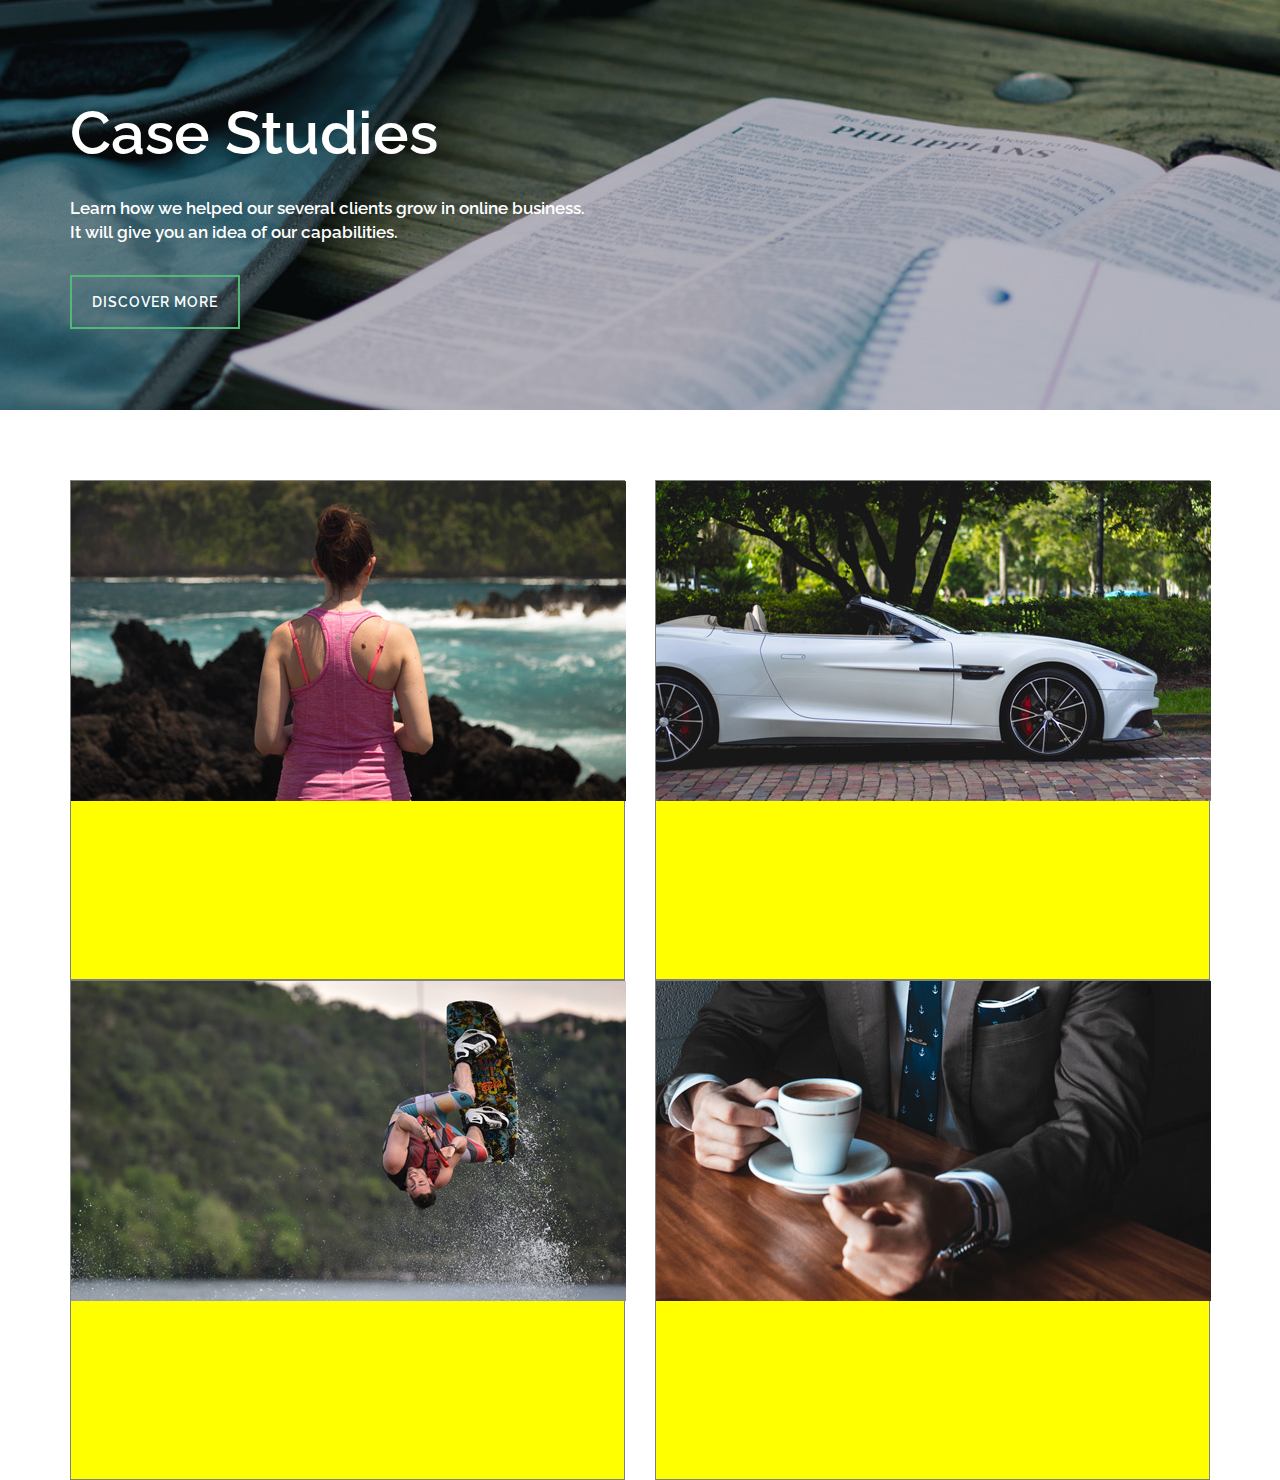
==== GUNAY/index.html @ 3da9cc1e "Add files via upload" ====
<!DOCTYPE html>
<html>
<head>
	<title>final</title>
	<link rel="stylesheet" href="https://maxcdn.bootstrapcdn.com/bootstrap/3.3.7/css/bootstrap.min.css">
    <link rel="stylesheet" href="https://maxcdn.bootstrapcdn.com/font-awesome/4.7.0/css/font-awesome.min.css">
    <link href="https://fonts.googleapis.com/css?family=Raleway" rel="stylesheet">
    <link rel="stylesheet" href="css/bootstrap.css">
    <link href="https://fonts.googleapis.com/css?family=Roboto" rel="stylesheet">
    <link rel="stylesheet" type="text/css" href="scss/style.css">
</head>
<body>
<!-- ==========Search SEction======================================================================================= -->
<section id="search"></section>
<!-- ========Header Section========================================================================================================= -->
<section id="header"></section>
<!-- ======Home Section============================================================================================================ -->
<section id="home">
	<div class="container-fluid">
		<div class="row">
			<div class="col-md-12 myImg">
				<div class="container">
					<div class="banner">
					<h1>Case Studies</h1>
					<p>Learn how we helped our several clients grow in online business. <br>
					It will give you an idea of our capabilities.</p>
					<a href="" class="btn btn-nofill">discover more</a>
					</div>
				</div>
			</div>
		</div>
	</div>
</section>
<!-- =======Result Section==================================================================================================== -->
<section id="result">
	<div class="container">
		<div class="row">
			<div class="col-md-6 ">
				<div class="yas">
					<img src="image/seo-case-studies-one.jpg" alt="">
				</div>
			</div>
			<div class="col-md-6 ">
				<div class="yas">
					<img src="image/seo-case-studies-two.jpg" alt="">
				</div>
			</div>
			<div class="col-md-6 ">
				<div class="yas">
					<img src="image/pay-per-click-case-studies.jpg" alt="">
				</div>
			</div>
			<div class="col-md-6 ">
				<div class="yas">
					<img src="image/pay-per-click-case-studies-two.jpg" alt="">
				</div>
			</div>
		</div>
	</div>
</section>
<!-- ======Contact Section=================================================================================================== -->
<section id="contact"></section>
<!-- =====Footer Section==================================================================================================== -->
<section id="footer"></section>
<!-- ===========end================================================================================================ -->
<script
  src="http://code.jquery.com/jquery-3.2.1.js"
  integrity="sha256-DZAnKJ/6XZ9si04Hgrsxu/8s717jcIzLy3oi35EouyE="
  crossorigin="anonymous"></script>
<script src="js/script.js"></script>
</body>
</html>
---- GUNAY/scss/style.css ----
body {
  font-size: 15px;
  font-family: 'Raleway', sans-serif;
  margin: 0 auto;
}

#home * {
  transition: all 0.2s ease;
}
#home .myImg {
  height: 410px;
  width: 100%;
  margin: 0 0 70px;
  background-image: url(../image/case-studies-banner.jpg);
  background-size: cover;
  background-repeat: no-repeat;
  background-attachment: fixed;
  background-position: center center;
}
#home .banner {
  color: white;
  padding: 80px 0 90px;
}
#home .banner h1 {
  font-size: 60px;
  font-weight: 600;
}
#home .banner p {
  margin: 30px 0;
  font-size: 17px;
  font-weight: 600;
}
#home .btn-nofill {
  background: transparent;
  color: white;
  cursor: pointer;
  text-align: center;
  text-transform: uppercase;
  border: 2px solid #53b778;
  border-radius: 0;
  font-weight: 600;
  letter-spacing: 1px;
  padding: 15px 20px;
}
#home .btn-nofill:hover {
  background: #53b778;
}

#result .yas {
  background: yellow;
  height: 500px;
  width: 555px;
  border: 1px solid gray;
}
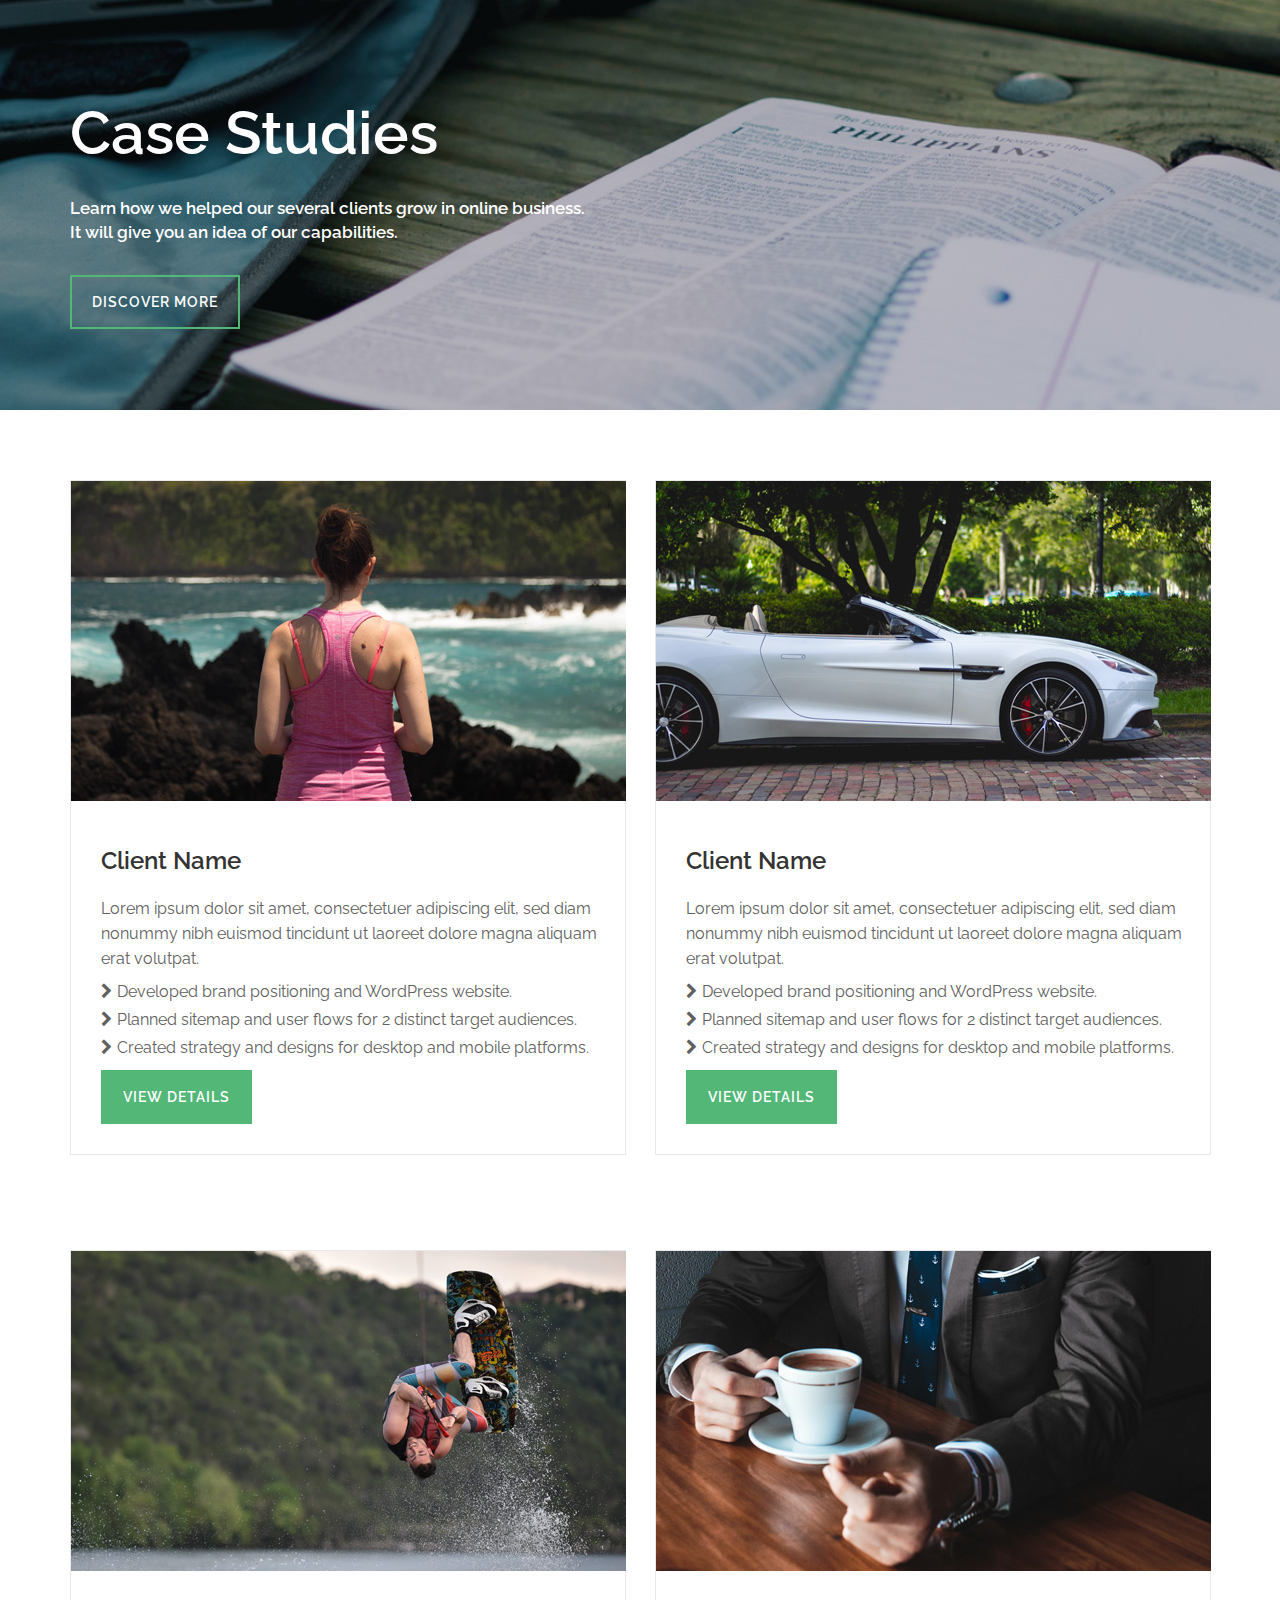
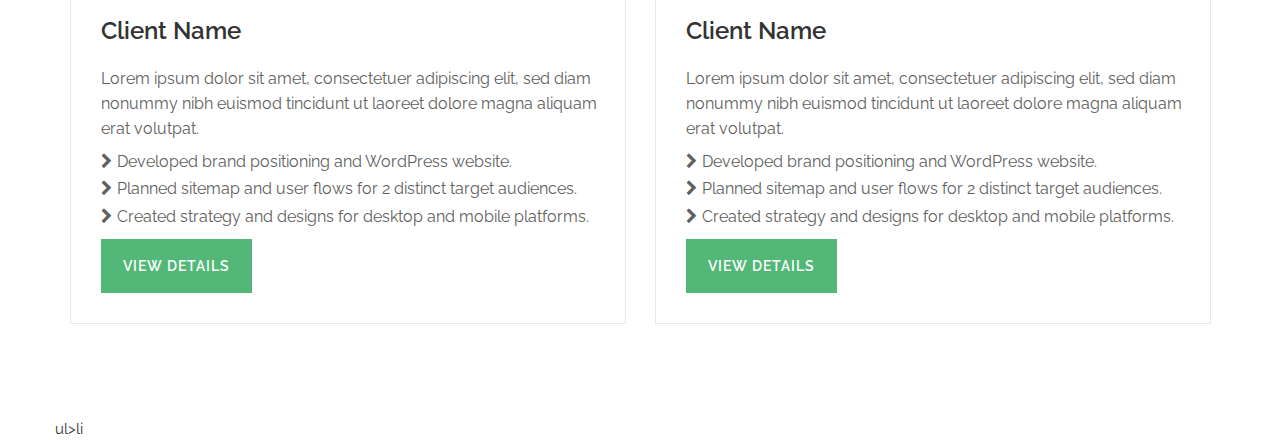
==== commit 0095e98f: "case studio" ====
--- a/GUNAY/index.html
+++ b/GUNAY/index.html
@@ -38,23 +38,66 @@
 			<div class="col-md-6 ">
 				<div class="yas">
 					<img src="image/seo-case-studies-one.jpg" alt="">
+					<div class="box-text">
+						<h1>Client Name</h1>
+					<p>Lorem ipsum dolor sit amet, consectetuer adipiscing elit, sed diam nonummy nibh euismod tincidunt ut laoreet dolore magna aliquam erat volutpat.</p>
+					<ul>
+						<li><i class="fa fa-chevron-right" aria-hidden="true"></i>Developed brand positioning and WordPress website.</li>
+						<li><i class="fa fa-chevron-right" aria-hidden="true"></i>Planned sitemap and user flows for 2 distinct target audiences.</li>
+						<li><i class="fa fa-chevron-right" aria-hidden="true"></i>Created strategy and designs for desktop and mobile platforms.</li>
+					</ul>
+					<a href="" class="btn btn-view">view details</a>
+					</div>
 				</div>
 			</div>
 			<div class="col-md-6 ">
 				<div class="yas">
 					<img src="image/seo-case-studies-two.jpg" alt="">
+					<div class="box-text">
+						<h1>Client Name</h1>
+					<p>Lorem ipsum dolor sit amet, consectetuer adipiscing elit, sed diam nonummy nibh euismod tincidunt ut laoreet dolore magna aliquam erat volutpat.</p>
+					<ul>
+						<li><i class="fa fa-chevron-right" aria-hidden="true"></i>Developed brand positioning and WordPress website.</li>
+						<li><i class="fa fa-chevron-right" aria-hidden="true"></i>Planned sitemap and user flows for 2 distinct target audiences.</li>
+						<li><i class="fa fa-chevron-right" aria-hidden="true"></i>Created strategy and designs for desktop and mobile platforms.</li>
+					</ul>
+					<a href="" class="btn btn-view">view details</a>
+					</div>
 				</div>
 			</div>
 			<div class="col-md-6 ">
 				<div class="yas">
 					<img src="image/pay-per-click-case-studies.jpg" alt="">
+					<div class="box-text">
+						<h1>Client Name</h1>
+					<p>Lorem ipsum dolor sit amet, consectetuer adipiscing elit, sed diam nonummy nibh euismod tincidunt ut laoreet dolore magna aliquam erat volutpat.</p>
+					<ul>
+						<li><i class="fa fa-chevron-right" aria-hidden="true"></i>Developed brand positioning and WordPress website.</li>
+						<li><i class="fa fa-chevron-right" aria-hidden="true"></i>Planned sitemap and user flows for 2 distinct target audiences.</li>
+						<li><i class="fa fa-chevron-right" aria-hidden="true"></i>Created strategy and designs for desktop and mobile platforms.</li>
+					</ul>
+					<a href="" class="btn btn-view">view details</a>
+					</div>
 				</div>
 			</div>
 			<div class="col-md-6 ">
 				<div class="yas">
 					<img src="image/pay-per-click-case-studies-two.jpg" alt="">
+					<div class="box-text">
+						<h1>Client Name</h1>
+					<p>Lorem ipsum dolor sit amet, consectetuer adipiscing elit, sed diam nonummy nibh euismod tincidunt ut laoreet dolore magna aliquam erat volutpat.</p>
+					<ul>
+						<li><i class="fa fa-chevron-right" aria-hidden="true"></i>Developed brand positioning and WordPress website.</li>
+						<li><i class="fa fa-chevron-right" aria-hidden="true"></i>Planned sitemap and user flows for 2 distinct target audiences.</li>
+						<li><i class="fa fa-chevron-right" aria-hidden="true"></i>Created strategy and designs for desktop and mobile platforms.</li>
+					</ul>
+					<a href="" class="btn btn-view">view details</a>
+					</div>
 				</div>
 			</div>
+			<nav>
+				ul>li
+			</nav>
 		</div>
 	</div>
 </section>
--- a/GUNAY/scss/style.css
+++ b/GUNAY/scss/style.css
@@ -46,9 +46,64 @@
   background: #53b778;
 }
 
+#result * {
+  transition: all 0.2s ease;
+}
 #result .yas {
-  background: yellow;
-  height: 500px;
-  width: 555px;
-  border: 1px solid gray;
+  width: 556px;
+  border: 1px solid #e9e9e9;
+  margin-bottom: 95px;
 }
+#result .box-text {
+  margin-left: 30px;
+}
+#result .box-text p {
+  font-size: 16px;
+  padding-top: 10px;
+  line-height: 25px;
+}
+#result .box-text > ul {
+  list-style-type: none;
+  color: #606060;
+  padding-left: 0;
+}
+#result .box-text ul li {
+  margin-bottom: 5px;
+  font-size: 16px;
+}
+#result .box-text ul li {
+  margin-bottom: 5px;
+}
+#result .box-text li > i {
+  margin-right: 5px;
+}
+#result .box-text > i {
+  font-weight: 100;
+  color: gray;
+}
+#result .box-text h1 {
+  font-size: 24px;
+  line-height: 30px;
+  font-weight: 600;
+  padding-top: 25px;
+}
+#result .box-text p {
+  color: #606060;
+}
+#result .btn-view {
+  background: #53b778;
+  color: white;
+  cursor: pointer;
+  text-align: center;
+  text-transform: uppercase;
+  border: 2px solid #53b778;
+  border-radius: 0;
+  font-weight: 600;
+  letter-spacing: 1px;
+  padding: 15px 20px;
+  margin-bottom: 30px;
+}
+#result .btn-view:hover {
+  background: transparent;
+  color: #53b778;
+}
